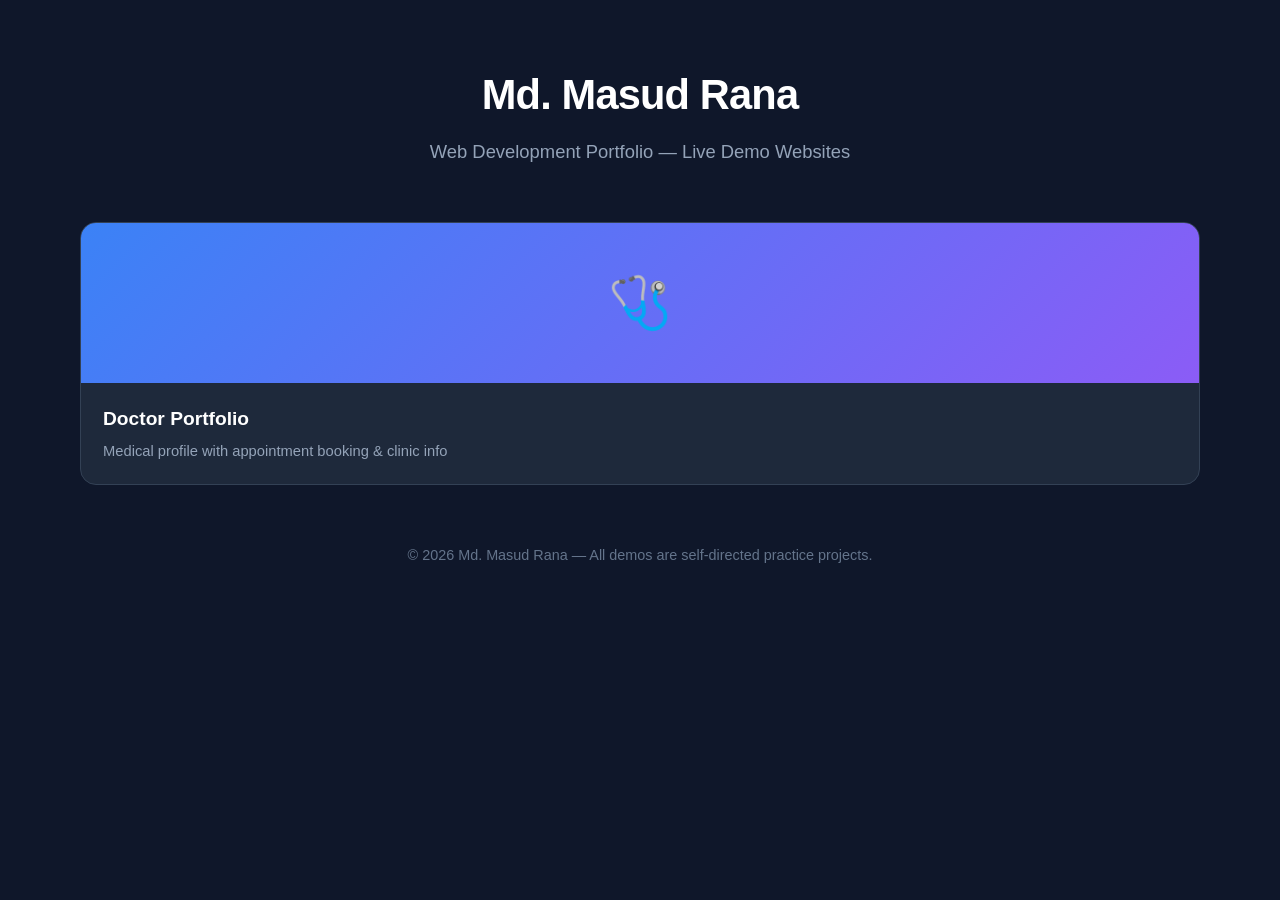
==== index.html @ 4ad57433 "Add web-demos hub + doctor demo site" ====
<!DOCTYPE html>
<html lang="en">
<head>
  <meta charset="UTF-8" />
  <meta name="viewport" content="width=device-width, initial-scale=1.0" />
  <title>Md. Masud Rana — Web Demos</title>
  <style>
    :root {
      --bg: #0f172a;
      --surface: #1e293b;
      --border: #334155;
      --text: #ffffff;
      --muted: #94a3b8;
      --accent: #3b82f6;
    }
    * { margin: 0; padding: 0; box-sizing: border-box; }
    body {
      font-family: -apple-system, BlinkMacSystemFont, 'Segoe UI', Roboto, sans-serif;
      background: var(--bg);
      color: var(--text);
      min-height: 100vh;
      padding: 64px 24px;
      line-height: 1.5;
    }
    .wrap { max-width: 1120px; margin: 0 auto; }
    .header { text-align: center; margin-bottom: 56px; }
    .header h1 { font-size: 2.6rem; letter-spacing: -0.02em; margin-bottom: 12px; }
    .header p { color: var(--muted); font-size: 1.15rem; }
    .grid {
      display: grid;
      grid-template-columns: repeat(auto-fit, minmax(280px, 1fr));
      gap: 24px;
    }
    .card {
      background: var(--surface);
      border: 1px solid var(--border);
      border-radius: 16px;
      overflow: hidden;
      text-decoration: none;
      color: var(--text);
      transition: transform .25s ease, border-color .25s ease, box-shadow .25s ease;
    }
    .card:hover {
      transform: translateY(-6px);
      border-color: var(--accent);
      box-shadow: 0 12px 30px rgba(0,0,0,.4);
    }
    .card .thumb {
      height: 160px;
      display: flex;
      align-items: center;
      justify-content: center;
      font-size: 3.2rem;
      background: linear-gradient(135deg, #3b82f6, #8b5cf6);
    }
    .card .body { padding: 22px; }
    .card h3 { font-size: 1.2rem; margin-bottom: 6px; }
    .card p { color: var(--muted); font-size: .92rem; }
    .footer {
      text-align: center;
      margin-top: 60px;
      color: #64748b;
      font-size: .9rem;
    }
  </style>
</head>
<body>
  <div class="wrap">
    <div class="header">
      <h1>Md. Masud Rana</h1>
      <p>Web Development Portfolio — Live Demo Websites</p>
    </div>

    <div class="grid">
      <!-- ===== LIVE DEMO CARDS ===== -->
      <a class="card" href="doctor/" target="_blank" rel="noopener">
        <div class="thumb">🩺</div>
        <div class="body">
          <h3>Doctor Portfolio</h3>
          <p>Medical profile with appointment booking &amp; clinic info</p>
        </div>
      </a>

      <!-- ========================================================= -->
      <!-- HOW TO ADD A NEW SITE:                                     -->
      <!-- 1. Create a new folder, e.g.  restaurant/index.html       -->
      <!-- 2. Copy the card block below, paste it above this comment  -->
      <!-- 3. Change href, emoji, title and description               -->
      <!--                                                            -->
      <!-- <a class="card" href="restaurant/" target="_blank" rel="noopener"> -->
      <!--   <div class="thumb">🍽️</div>                              -->
      <!--   <div class="body">                                       -->
      <!--     <h3>Restaurant / Café</h3>                             -->
      <!--     <p>Menu, table booking &amp; gallery</p>               -->
      <!--   </div>                                                   -->
      <!-- </a>                                                       -->
      <!--                                                            -->
      <!-- <a class="card" href="lawyer/" target="_blank" rel="noopener"> -->
      <!--   <div class="thumb">⚖️</div>                              -->
      <!--   <div class="body">                                       -->
      <!--     <h3>Lawyer / Legal</h3>                                -->
      <!--     <p>Practice areas &amp; free consultation</p>          -->
      <!--   </div>                                                   -->
      <!-- </a>                                                       -->
      <!-- ========================================================= -->
    </div>

    <div class="footer">© 2026 Md. Masud Rana — All demos are self-directed practice projects.</div>
  </div>
</body>
</html>
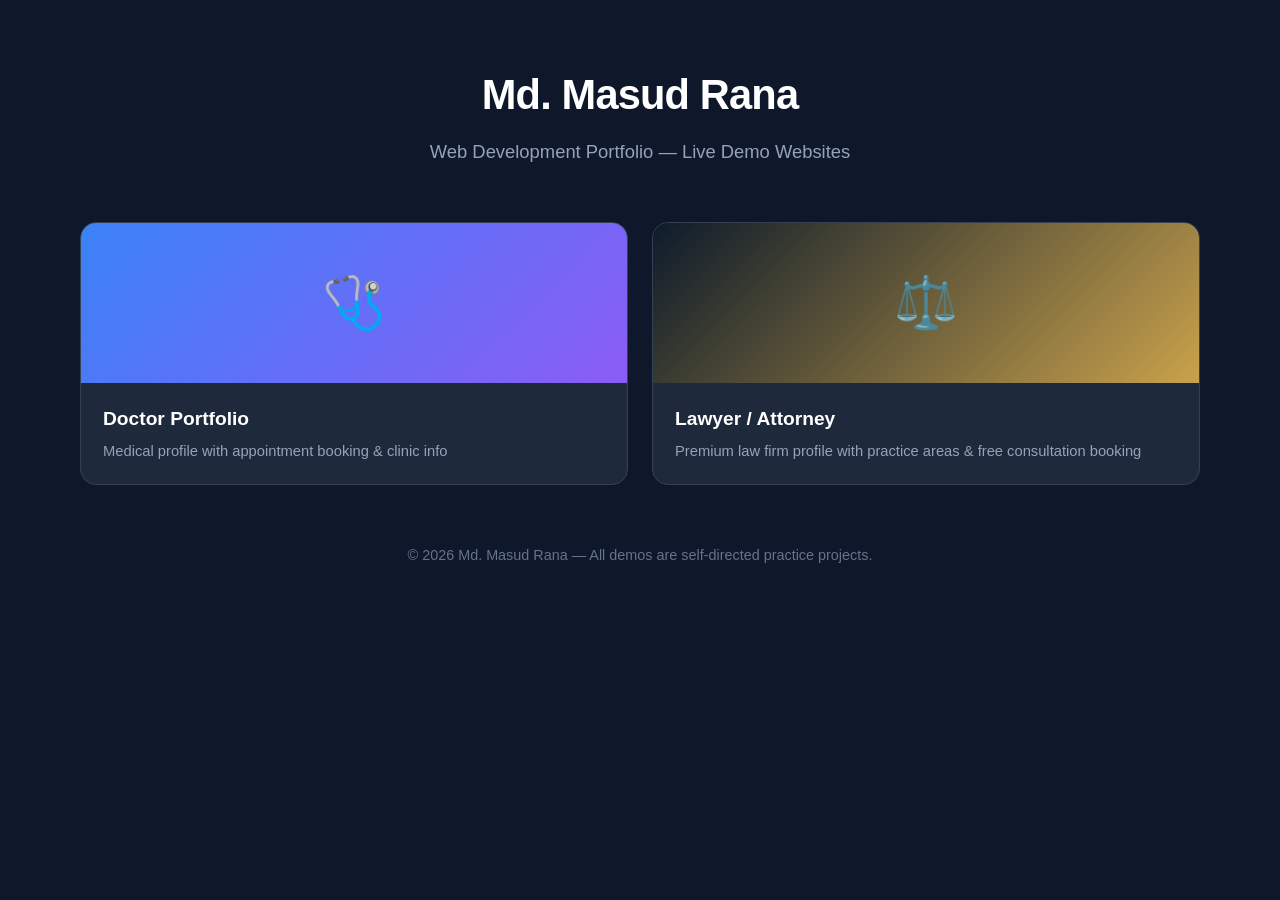
==== commit 8c576c90: "Add lawyer demo site + link it from the main hub" ====
--- a/index.html
+++ b/index.html
@@ -81,6 +81,14 @@
         </div>
       </a>
 
+      <a class="card" href="lawyer/" target="_blank" rel="noopener">
+        <div class="thumb" style="background:linear-gradient(135deg,#0d1b2a,#c9a24b);">⚖️</div>
+        <div class="body">
+          <h3>Lawyer / Attorney</h3>
+          <p>Premium law firm profile with practice areas &amp; free consultation booking</p>
+        </div>
+      </a>
+
       <!-- ========================================================= -->
       <!-- HOW TO ADD A NEW SITE:                                     -->
       <!-- 1. Create a new folder, e.g.  restaurant/index.html       -->
@@ -94,14 +102,6 @@
       <!--     <p>Menu, table booking &amp; gallery</p>               -->
       <!--   </div>                                                   -->
       <!-- </a>                                                       -->
-      <!--                                                            -->
-      <!-- <a class="card" href="lawyer/" target="_blank" rel="noopener"> -->
-      <!--   <div class="thumb">⚖️</div>                              -->
-      <!--   <div class="body">                                       -->
-      <!--     <h3>Lawyer / Legal</h3>                                -->
-      <!--     <p>Practice areas &amp; free consultation</p>          -->
-      <!--   </div>                                                   -->
-      <!-- </a>                                                       -->
       <!-- ========================================================= -->
     </div>
 
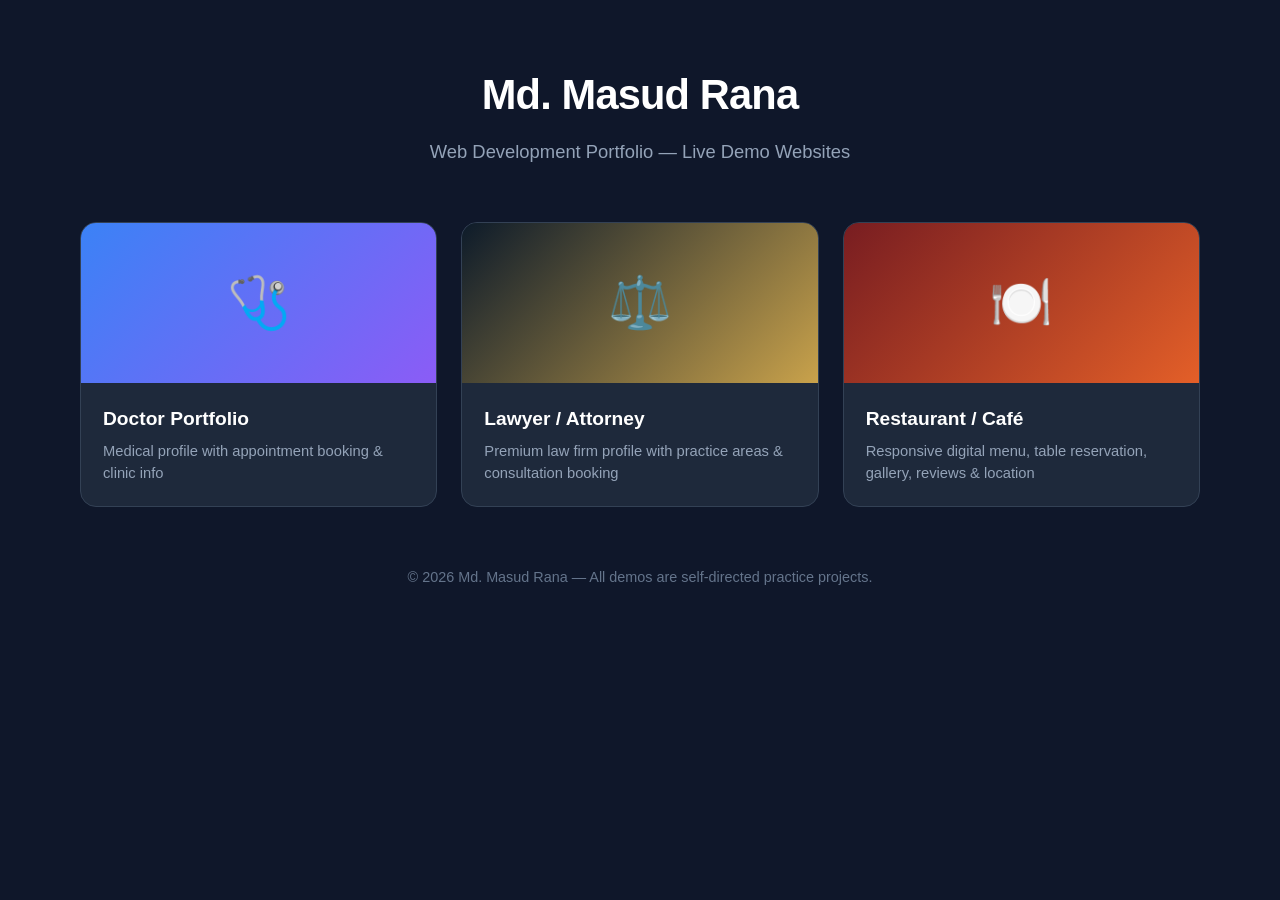
==== commit f7093cbb: "Add animated restaurant cafe portfolio demo" ====
--- a/index.html
+++ b/index.html
@@ -1,111 +1 @@
-<!DOCTYPE html>
-<html lang="en">
-<head>
-  <meta charset="UTF-8" />
-  <meta name="viewport" content="width=device-width, initial-scale=1.0" />
-  <title>Md. Masud Rana — Web Demos</title>
-  <style>
-    :root {
-      --bg: #0f172a;
-      --surface: #1e293b;
-      --border: #334155;
-      --text: #ffffff;
-      --muted: #94a3b8;
-      --accent: #3b82f6;
-    }
-    * { margin: 0; padding: 0; box-sizing: border-box; }
-    body {
-      font-family: -apple-system, BlinkMacSystemFont, 'Segoe UI', Roboto, sans-serif;
-      background: var(--bg);
-      color: var(--text);
-      min-height: 100vh;
-      padding: 64px 24px;
-      line-height: 1.5;
-    }
-    .wrap { max-width: 1120px; margin: 0 auto; }
-    .header { text-align: center; margin-bottom: 56px; }
-    .header h1 { font-size: 2.6rem; letter-spacing: -0.02em; margin-bottom: 12px; }
-    .header p { color: var(--muted); font-size: 1.15rem; }
-    .grid {
-      display: grid;
-      grid-template-columns: repeat(auto-fit, minmax(280px, 1fr));
-      gap: 24px;
-    }
-    .card {
-      background: var(--surface);
-      border: 1px solid var(--border);
-      border-radius: 16px;
-      overflow: hidden;
-      text-decoration: none;
-      color: var(--text);
-      transition: transform .25s ease, border-color .25s ease, box-shadow .25s ease;
-    }
-    .card:hover {
-      transform: translateY(-6px);
-      border-color: var(--accent);
-      box-shadow: 0 12px 30px rgba(0,0,0,.4);
-    }
-    .card .thumb {
-      height: 160px;
-      display: flex;
-      align-items: center;
-      justify-content: center;
-      font-size: 3.2rem;
-      background: linear-gradient(135deg, #3b82f6, #8b5cf6);
-    }
-    .card .body { padding: 22px; }
-    .card h3 { font-size: 1.2rem; margin-bottom: 6px; }
-    .card p { color: var(--muted); font-size: .92rem; }
-    .footer {
-      text-align: center;
-      margin-top: 60px;
-      color: #64748b;
-      font-size: .9rem;
-    }
-  </style>
-</head>
-<body>
-  <div class="wrap">
-    <div class="header">
-      <h1>Md. Masud Rana</h1>
-      <p>Web Development Portfolio — Live Demo Websites</p>
-    </div>
-
-    <div class="grid">
-      <!-- ===== LIVE DEMO CARDS ===== -->
-      <a class="card" href="doctor/" target="_blank" rel="noopener">
-        <div class="thumb">🩺</div>
-        <div class="body">
-          <h3>Doctor Portfolio</h3>
-          <p>Medical profile with appointment booking &amp; clinic info</p>
-        </div>
-      </a>
-
-      <a class="card" href="lawyer/" target="_blank" rel="noopener">
-        <div class="thumb" style="background:linear-gradient(135deg,#0d1b2a,#c9a24b);">⚖️</div>
-        <div class="body">
-          <h3>Lawyer / Attorney</h3>
-          <p>Premium law firm profile with practice areas &amp; free consultation booking</p>
-        </div>
-      </a>
-
-      <!-- ========================================================= -->
-      <!-- HOW TO ADD A NEW SITE:                                     -->
-      <!-- 1. Create a new folder, e.g.  restaurant/index.html       -->
-      <!-- 2. Copy the card block below, paste it above this comment  -->
-      <!-- 3. Change href, emoji, title and description               -->
-      <!--                                                            -->
-      <!-- <a class="card" href="restaurant/" target="_blank" rel="noopener"> -->
-      <!--   <div class="thumb">🍽️</div>                              -->
-      <!--   <div class="body">                                       -->
-      <!--     <h3>Restaurant / Café</h3>                             -->
-      <!--     <p>Menu, table booking &amp; gallery</p>               -->
-      <!--   </div>                                                   -->
-      <!-- </a>                                                       -->
-      <!-- ========================================================= -->
-    </div>
-
-    <div class="footer">© 2026 Md. Masud Rana — All demos are self-directed practice projects.</div>
-  </div>
-</body>
-</html>
+<!DOCTYPE html><html lang="en"><head><meta charset="UTF-8"><meta name="viewport" content="width=device-width,initial-scale=1"><title>Md. Masud Rana — Web Demos</title><style>:root{--bg:#0f172a;--surface:#1e293b;--border:#334155;--text:#fff;--muted:#94a3b8;--accent:#3b82f6}*{margin:0;padding:0;box-sizing:border-box}body{font-family:-apple-system,BlinkMacSystemFont,'Segoe UI',Roboto,sans-serif;background:var(--bg);color:var(--text);min-height:100vh;padding:64px 24px;line-height:1.5}.wrap{max-width:1120px;margin:auto}.header{text-align:center;margin-bottom:56px}.header h1{font-size:2.6rem;letter-spacing:-.02em;margin-bottom:12px}.header p{color:var(--muted);font-size:1.15rem}.grid{display:grid;grid-template-columns:repeat(auto-fit,minmax(280px,1fr));gap:24px}.card{background:var(--surface);border:1px solid var(--border);border-radius:16px;overflow:hidden;text-decoration:none;color:var(--text);transition:.25s}.card:hover{transform:translateY(-6px);border-color:var(--accent);box-shadow:0 12px 30px #0006}.thumb{height:160px;display:flex;align-items:center;justify-content:center;font-size:3.2rem;background:linear-gradient(135deg,#3b82f6,#8b5cf6)}.body{padding:22px}.card h3{font-size:1.2rem;margin-bottom:6px}.card p{color:var(--muted);font-size:.92rem}.footer{text-align:center;margin-top:60px;color:#64748b;font-size:.9rem}</style></head><body><div class="wrap"><div class="header"><h1>Md. Masud Rana</h1><p>Web Development Portfolio — Live Demo Websites</p></div><div class="grid"><a class="card" href="doctor/" target="_blank" rel="noopener"><div class="thumb">🩺</div><div class="body"><h3>Doctor Portfolio</h3><p>Medical profile with appointment booking & clinic info</p></div></a><a class="card" href="lawyer/" target="_blank" rel="noopener"><div class="thumb" style="background:linear-gradient(135deg,#0d1b2a,#c9a24b)">⚖️</div><div class="body"><h3>Lawyer / Attorney</h3><p>Premium law firm profile with practice areas & consultation booking</p></div></a><a class="card" href="restaurant/" target="_blank" rel="noopener"><div class="thumb" style="background:linear-gradient(135deg,#781d21,#e35f28)">🍽️</div><div class="body"><h3>Restaurant / Café</h3><p>Responsive digital menu, table reservation, gallery, reviews & location</p></div></a></div><div class="footer">© 2026 Md. Masud Rana — All demos are self-directed practice projects.</div></div></body></html>
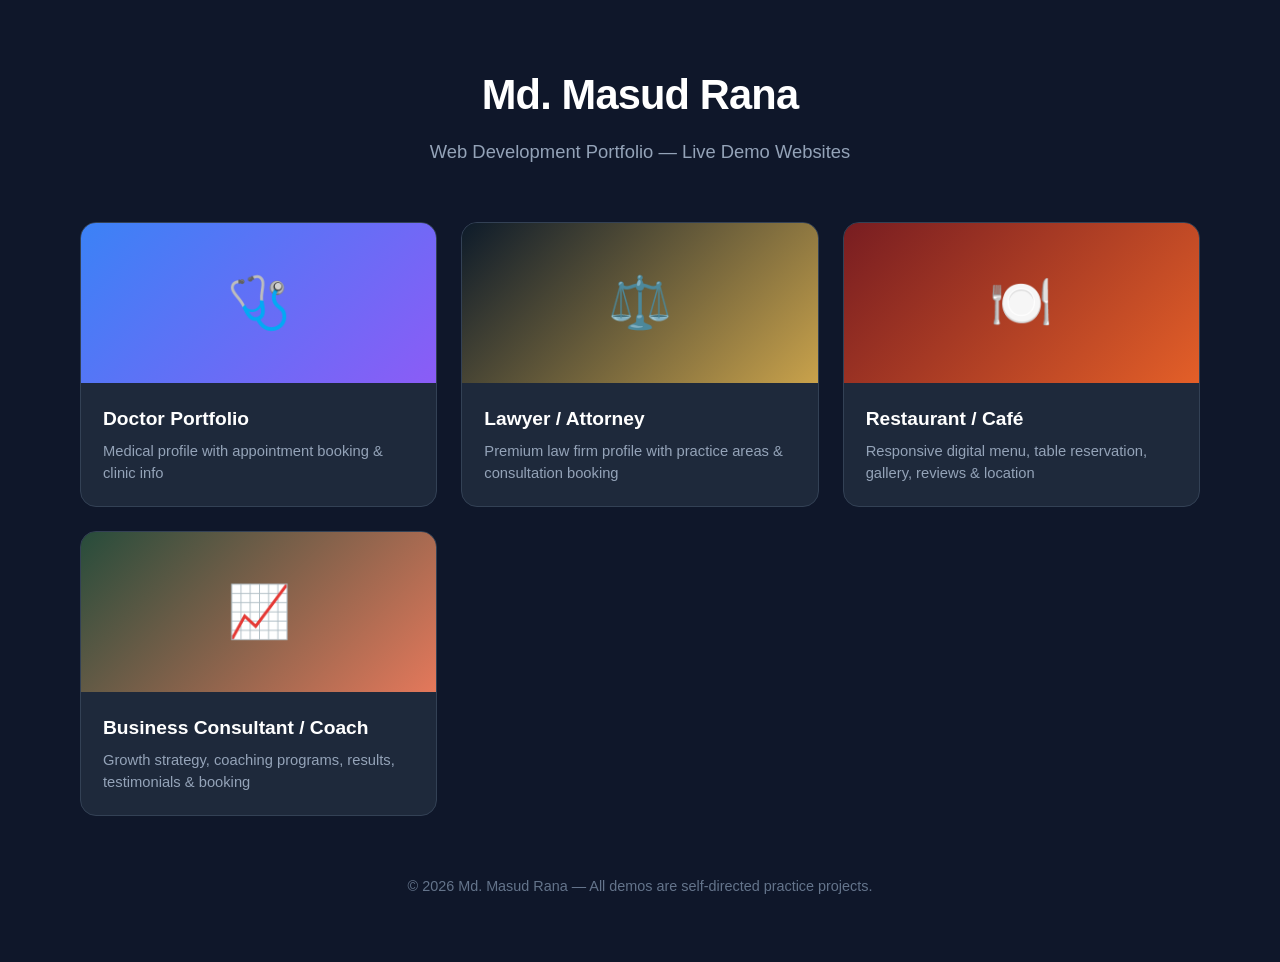
==== commit 4d17c41a: "Add animated business consultant portfolio demo" ====
--- a/index.html
+++ b/index.html
@@ -1 +1 @@
-<!DOCTYPE html><html lang="en"><head><meta charset="UTF-8"><meta name="viewport" content="width=device-width,initial-scale=1"><title>Md. Masud Rana — Web Demos</title><style>:root{--bg:#0f172a;--surface:#1e293b;--border:#334155;--text:#fff;--muted:#94a3b8;--accent:#3b82f6}*{margin:0;padding:0;box-sizing:border-box}body{font-family:-apple-system,BlinkMacSystemFont,'Segoe UI',Roboto,sans-serif;background:var(--bg);color:var(--text);min-height:100vh;padding:64px 24px;line-height:1.5}.wrap{max-width:1120px;margin:auto}.header{text-align:center;margin-bottom:56px}.header h1{font-size:2.6rem;letter-spacing:-.02em;margin-bottom:12px}.header p{color:var(--muted);font-size:1.15rem}.grid{display:grid;grid-template-columns:repeat(auto-fit,minmax(280px,1fr));gap:24px}.card{background:var(--surface);border:1px solid var(--border);border-radius:16px;overflow:hidden;text-decoration:none;color:var(--text);transition:.25s}.card:hover{transform:translateY(-6px);border-color:var(--accent);box-shadow:0 12px 30px #0006}.thumb{height:160px;display:flex;align-items:center;justify-content:center;font-size:3.2rem;background:linear-gradient(135deg,#3b82f6,#8b5cf6)}.body{padding:22px}.card h3{font-size:1.2rem;margin-bottom:6px}.card p{color:var(--muted);font-size:.92rem}.footer{text-align:center;margin-top:60px;color:#64748b;font-size:.9rem}</style></head><body><div class="wrap"><div class="header"><h1>Md. Masud Rana</h1><p>Web Development Portfolio — Live Demo Websites</p></div><div class="grid"><a class="card" href="doctor/" target="_blank" rel="noopener"><div class="thumb">🩺</div><div class="body"><h3>Doctor Portfolio</h3><p>Medical profile with appointment booking & clinic info</p></div></a><a class="card" href="lawyer/" target="_blank" rel="noopener"><div class="thumb" style="background:linear-gradient(135deg,#0d1b2a,#c9a24b)">⚖️</div><div class="body"><h3>Lawyer / Attorney</h3><p>Premium law firm profile with practice areas & consultation booking</p></div></a><a class="card" href="restaurant/" target="_blank" rel="noopener"><div class="thumb" style="background:linear-gradient(135deg,#781d21,#e35f28)">🍽️</div><div class="body"><h3>Restaurant / Café</h3><p>Responsive digital menu, table reservation, gallery, reviews & location</p></div></a></div><div class="footer">© 2026 Md. Masud Rana — All demos are self-directed practice projects.</div></div></body></html>+<!DOCTYPE html><html lang="en"><head><meta charset="UTF-8"><meta name="viewport" content="width=device-width,initial-scale=1"><title>Md. Masud Rana — Web Demos</title><style>:root{--bg:#0f172a;--surface:#1e293b;--border:#334155;--text:#fff;--muted:#94a3b8;--accent:#3b82f6}*{margin:0;padding:0;box-sizing:border-box}body{font-family:-apple-system,BlinkMacSystemFont,'Segoe UI',Roboto,sans-serif;background:var(--bg);color:var(--text);min-height:100vh;padding:64px 24px;line-height:1.5}.wrap{max-width:1120px;margin:auto}.header{text-align:center;margin-bottom:56px}.header h1{font-size:2.6rem;letter-spacing:-.02em;margin-bottom:12px}.header p{color:var(--muted);font-size:1.15rem}.grid{display:grid;grid-template-columns:repeat(auto-fit,minmax(280px,1fr));gap:24px}.card{background:var(--surface);border:1px solid var(--border);border-radius:16px;overflow:hidden;text-decoration:none;color:var(--text);transition:.25s}.card:hover{transform:translateY(-6px);border-color:var(--accent);box-shadow:0 12px 30px #0006}.thumb{height:160px;display:flex;align-items:center;justify-content:center;font-size:3.2rem;background:linear-gradient(135deg,#3b82f6,#8b5cf6)}.body{padding:22px}.card h3{font-size:1.2rem;margin-bottom:6px}.card p{color:var(--muted);font-size:.92rem}.footer{text-align:center;margin-top:60px;color:#64748b;font-size:.9rem}</style></head><body><div class="wrap"><div class="header"><h1>Md. Masud Rana</h1><p>Web Development Portfolio — Live Demo Websites</p></div><div class="grid"><a class="card" href="doctor/" target="_blank" rel="noopener"><div class="thumb">🩺</div><div class="body"><h3>Doctor Portfolio</h3><p>Medical profile with appointment booking & clinic info</p></div></a><a class="card" href="lawyer/" target="_blank" rel="noopener"><div class="thumb" style="background:linear-gradient(135deg,#0d1b2a,#c9a24b)">⚖️</div><div class="body"><h3>Lawyer / Attorney</h3><p>Premium law firm profile with practice areas & consultation booking</p></div></a><a class="card" href="restaurant/" target="_blank" rel="noopener"><div class="thumb" style="background:linear-gradient(135deg,#781d21,#e35f28)">🍽️</div><div class="body"><h3>Restaurant / Café</h3><p>Responsive digital menu, table reservation, gallery, reviews & location</p></div></a><a class="card" href="consultant/" target="_blank" rel="noopener"><div class="thumb" style="background:linear-gradient(135deg,#274c3b,#e4785b)">📈</div><div class="body"><h3>Business Consultant / Coach</h3><p>Growth strategy, coaching programs, results, testimonials & booking</p></div></a></div><div class="footer">© 2026 Md. Masud Rana — All demos are self-directed practice projects.</div></div></body></html>
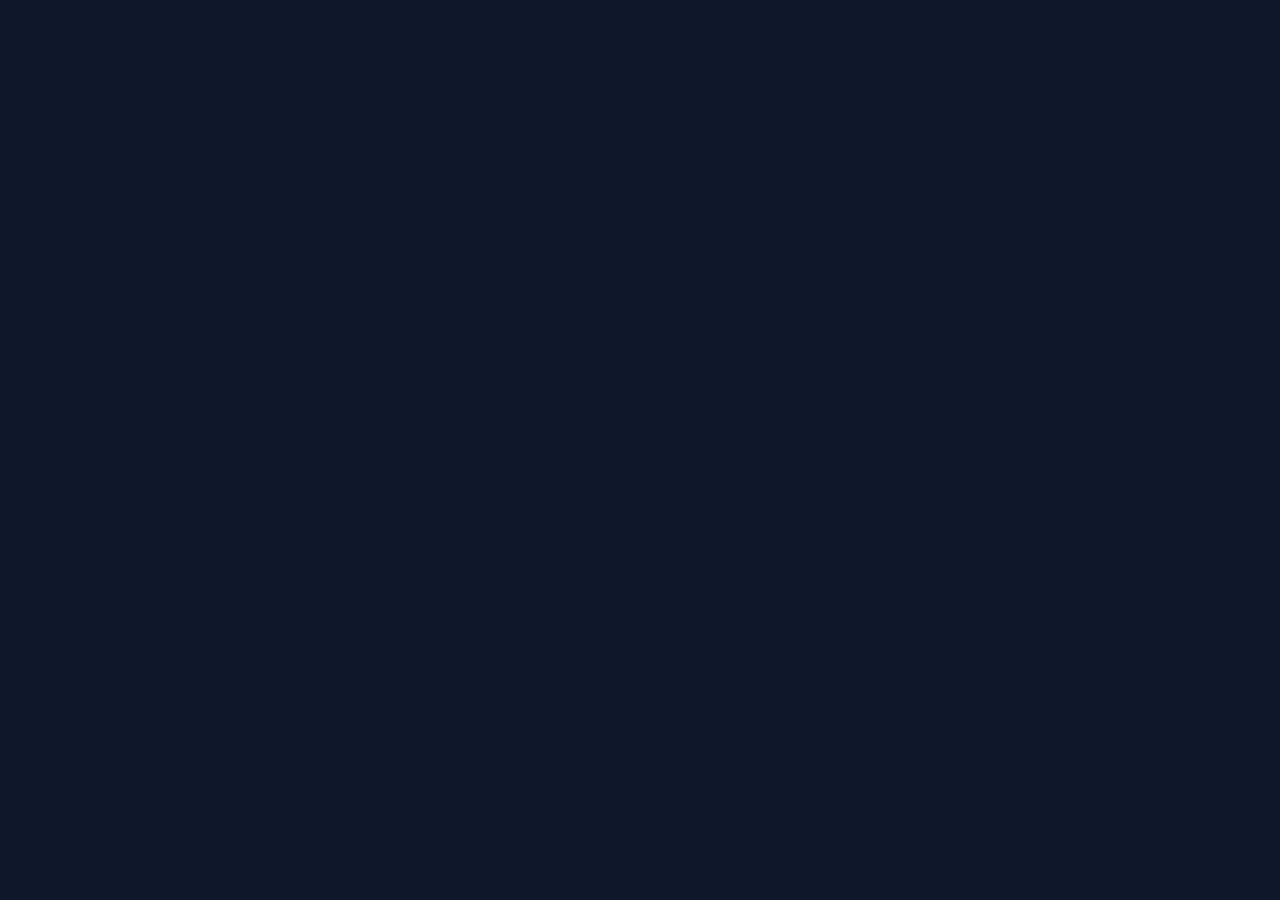
==== commit a4f0de4c: "Add agency (Northpeak Studio) demo + link from hub" ====
--- a/index.html
+++ b/index.html
@@ -1 +1 @@
-<!DOCTYPE html><html lang="en"><head><meta charset="UTF-8"><meta name="viewport" content="width=device-width,initial-scale=1"><title>Md. Masud Rana — Web Demos</title><style>:root{--bg:#0f172a;--surface:#1e293b;--border:#334155;--text:#fff;--muted:#94a3b8;--accent:#3b82f6}*{margin:0;padding:0;box-sizing:border-box}body{font-family:-apple-system,BlinkMacSystemFont,'Segoe UI',Roboto,sans-serif;background:var(--bg);color:var(--text);min-height:100vh;padding:64px 24px;line-height:1.5}.wrap{max-width:1120px;margin:auto}.header{text-align:center;margin-bottom:56px}.header h1{font-size:2.6rem;letter-spacing:-.02em;margin-bottom:12px}.header p{color:var(--muted);font-size:1.15rem}.grid{display:grid;grid-template-columns:repeat(auto-fit,minmax(280px,1fr));gap:24px}.card{background:var(--surface);border:1px solid var(--border);border-radius:16px;overflow:hidden;text-decoration:none;color:var(--text);transition:.25s}.card:hover{transform:translateY(-6px);border-color:var(--accent);box-shadow:0 12px 30px #0006}.thumb{height:160px;display:flex;align-items:center;justify-content:center;font-size:3.2rem;background:linear-gradient(135deg,#3b82f6,#8b5cf6)}.body{padding:22px}.card h3{font-size:1.2rem;margin-bottom:6px}.card p{color:var(--muted);font-size:.92rem}.footer{text-align:center;margin-top:60px;color:#64748b;font-size:.9rem}</style></head><body><div class="wrap"><div class="header"><h1>Md. Masud Rana</h1><p>Web Development Portfolio — Live Demo Websites</p></div><div class="grid"><a class="card" href="doctor/" target="_blank" rel="noopener"><div class="thumb">🩺</div><div class="body"><h3>Doctor Portfolio</h3><p>Medical profile with appointment booking & clinic info</p></div></a><a class="card" href="lawyer/" target="_blank" rel="noopener"><div class="thumb" style="background:linear-gradient(135deg,#0d1b2a,#c9a24b)">⚖️</div><div class="body"><h3>Lawyer / Attorney</h3><p>Premium law firm profile with practice areas & consultation booking</p></div></a><a class="card" href="restaurant/" target="_blank" rel="noopener"><div class="thumb" style="background:linear-gradient(135deg,#781d21,#e35f28)">🍽️</div><div class="body"><h3>Restaurant / Café</h3><p>Responsive digital menu, table reservation, gallery, reviews & location</p></div></a><a class="card" href="consultant/" target="_blank" rel="noopener"><div class="thumb" style="background:linear-gradient(135deg,#274c3b,#e4785b)">📈</div><div class="body"><h3>Business Consultant / Coach</h3><p>Growth strategy, coaching programs, results, testimonials & booking</p></div></a></div><div class="footer">© 2026 Md. Masud Rana — All demos are self-directed practice projects.</div></div></body></html>+<!DOCTYPE html><html lang="en"><head><meta charset="UTF-8"><meta name="viewport" content="width=device-width,initial-scale=1"><title>Md. Masud Rana — Web Demos</title><style>:root{--bg:#0f172a;--surface:#1e293b;--border:#334155;--text:#fff;--muted:#94a3b8;--accent:#3b82f6}*{margin:0;padding:0;box-sizing:border-box}body{font-family:-apple-system,BlinkMacSystemFont,'Segoe UI',Roboto,sans-serif;background:var(--bg);color:var(--text);min-height:100vh;padding:64px 24px;line-height:1.5}.wrap{max-width:1120px;margin:auto}.header{text-align:center;margin-bottom:56px}.header h1{font-size:2.6rem;letter-spacing:-.02em;margin-bottom:12px}.header p{color:var(--muted);font-size:1.15rem}.grid{display:grid;grid-template-columns:repeat(auto-fit,minmax(280px,1fr));gap:24px}.card{background:var(--surface);border:1px solid var(--border);border-radius:16px;overflow:hidden;text-decoration:none;color:var(--text);transition:.25s}.card:hover{transform:translateY(-6px);border-color:var(--accent);box-shadow:0 12px 30px #0006}.thumb{height
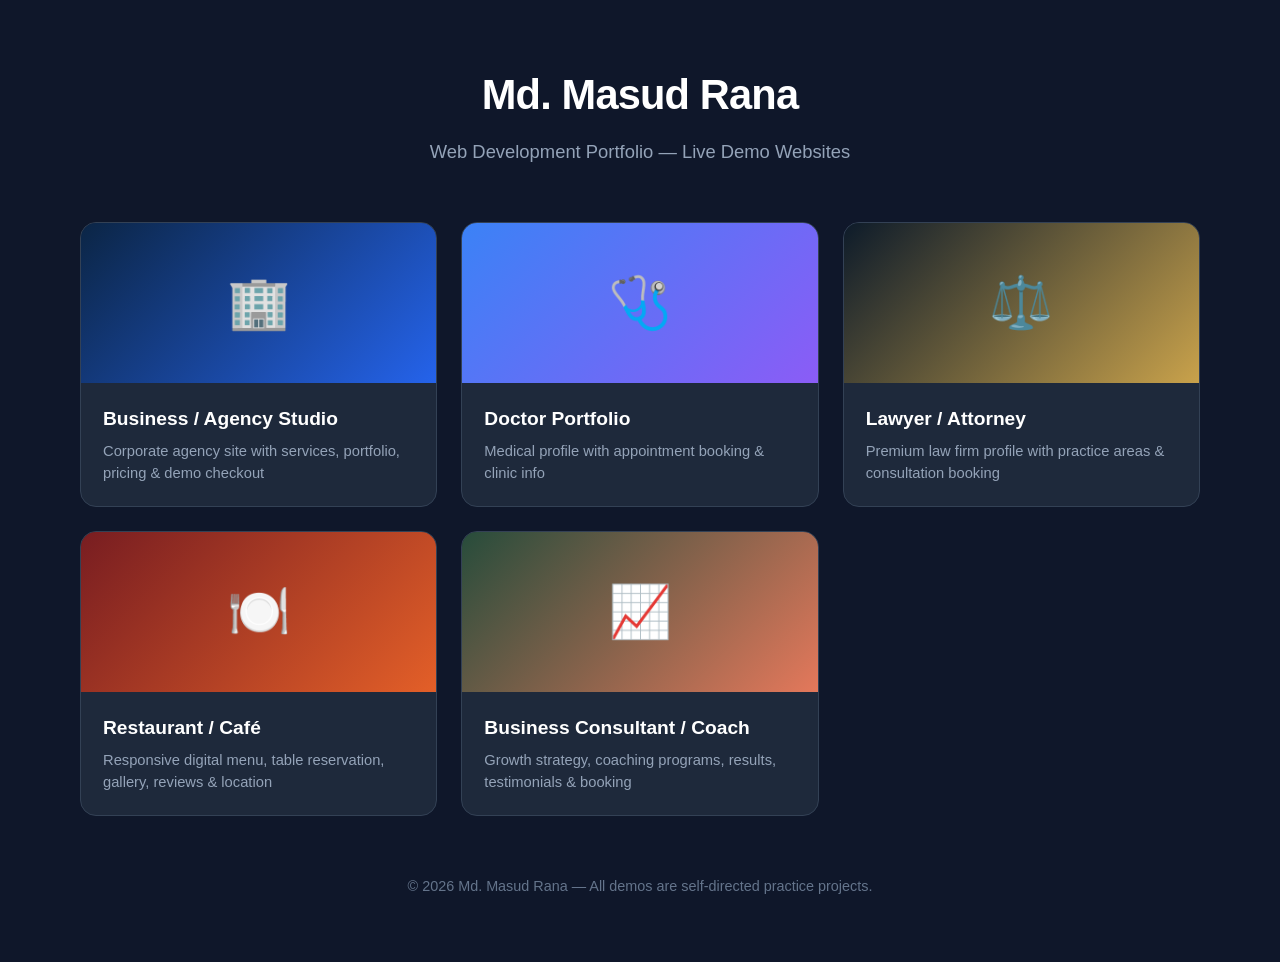
==== commit ed57b942: "Fix hub index.html and add agency card" ====
--- a/index.html
+++ b/index.html
@@ -1 +1 @@
-<!DOCTYPE html><html lang="en"><head><meta charset="UTF-8"><meta name="viewport" content="width=device-width,initial-scale=1"><title>Md. Masud Rana — Web Demos</title><style>:root{--bg:#0f172a;--surface:#1e293b;--border:#334155;--text:#fff;--muted:#94a3b8;--accent:#3b82f6}*{margin:0;padding:0;box-sizing:border-box}body{font-family:-apple-system,BlinkMacSystemFont,'Segoe UI',Roboto,sans-serif;background:var(--bg);color:var(--text);min-height:100vh;padding:64px 24px;line-height:1.5}.wrap{max-width:1120px;margin:auto}.header{text-align:center;margin-bottom:56px}.header h1{font-size:2.6rem;letter-spacing:-.02em;margin-bottom:12px}.header p{color:var(--muted);font-size:1.15rem}.grid{display:grid;grid-template-columns:repeat(auto-fit,minmax(280px,1fr));gap:24px}.card{background:var(--surface);border:1px solid var(--border);border-radius:16px;overflow:hidden;text-decoration:none;color:var(--text);transition:.25s}.card:hover{transform:translateY(-6px);border-color:var(--accent);box-shadow:0 12px 30px #0006}.thumb{height+<!DOCTYPE html><html lang="en"><head><meta charset="UTF-8"><meta name="viewport" content="width=device-width,initial-scale=1"><title>Md. Masud Rana — Web Demos</title><style>:root{--bg:#0f172a;--surface:#1e293b;--border:#334155;--text:#fff;--muted:#94a3b8;--accent:#3b82f6}*{margin:0;padding:0;box-sizing:border-box}body{font-family:-apple-system,BlinkMacSystemFont,'Segoe UI',Roboto,sans-serif;background:var(--bg);color:var(--text);min-height:100vh;padding:64px 24px;line-height:1.5}.wrap{max-width:1120px;margin:auto}.header{text-align:center;margin-bottom:56px}.header h1{font-size:2.6rem;letter-spacing:-.02em;margin-bottom:12px}.header p{color:var(--muted);font-size:1.15rem}.grid{display:grid;grid-template-columns:repeat(auto-fit,minmax(280px,1fr));gap:24px}.card{background:var(--surface);border:1px solid var(--border);border-radius:16px;overflow:hidden;text-decoration:none;color:var(--text);transition:.25s}.card:hover{transform:translateY(-6px);border-color:var(--accent);box-shadow:0 12px 30px #0006}.thumb{height:160px;display:flex;align-items:center;justify-content:center;font-size:3.2rem;background:linear-gradient(135deg,#3b82f6,#8b5cf6)}.body{padding:22px}.card h3{font-size:1.2rem;margin-bottom:6px}.card p{color:var(--muted);font-size:.92rem}.footer{text-align:center;margin-top:60px;color:#64748b;font-size:.9rem}</style></head><body><div class="wrap"><div class="header"><h1>Md. Masud Rana</h1><p>Web Development Portfolio — Live Demo Websites</p></div><div class="grid"><a class="card" href="agency/" target="_blank" rel="noopener"><div class="thumb" style="background:linear-gradient(135deg,#0b2545,#2563eb)">🏢</div><div class="body"><h3>Business / Agency Studio</h3><p>Corporate agency site with services, portfolio, pricing & demo checkout</p></div></a><a class="card" href="doctor/" target="_blank" rel="noopener"><div class="thumb">🩺</div><div class="body"><h3>Doctor Portfolio</h3><p>Medical profile with appointment booking & clinic info</p></div></a><a class="card" href="lawyer/" target="_blank" rel="noopener"><div class="thumb" style="background:linear-gradient(135deg,#0d1b2a,#c9a24b)">⚖️</div><div class="body"><h3>Lawyer / Attorney</h3><p>Premium law firm profile with practice areas & consultation booking</p></div></a><a class="card" href="restaurant/" target="_blank" rel="noopener"><div class="thumb" style="background:linear-gradient(135deg,#781d21,#e35f28)">🍽️</div><div class="body"><h3>Restaurant / Café</h3><p>Responsive digital menu, table reservation, gallery, reviews & location</p></div></a><a class="card" href="consultant/" target="_blank" rel="noopener"><div class="thumb" style="background:linear-gradient(135deg,#274c3b,#e4785b)">📈</div><div class="body"><h3>Business Consultant / Coach</h3><p>Growth strategy, coaching programs, results, testimonials & booking</p></div></a></div><div class="footer">© 2026 Md. Masud Rana — All demos are self-directed practice projects.</div></div></body></html>
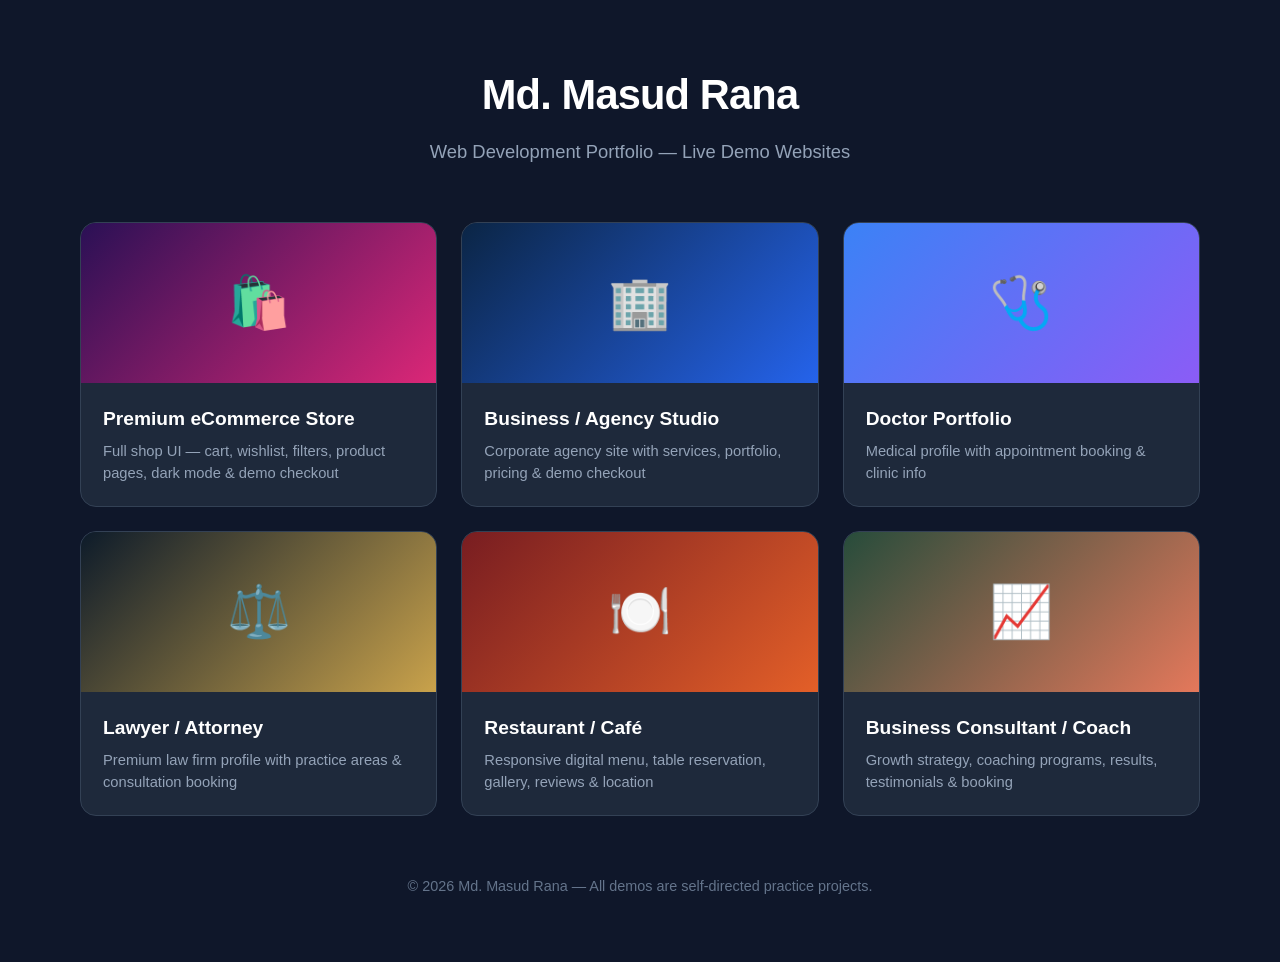
==== commit 1d404926: "feat: add premium eCommerce store demo (LUXE) under /ecommerce" ====
--- a/index.html
+++ b/index.html
@@ -1 +1 @@
-<!DOCTYPE html><html lang="en"><head><meta charset="UTF-8"><meta name="viewport" content="width=device-width,initial-scale=1"><title>Md. Masud Rana — Web Demos</title><style>:root{--bg:#0f172a;--surface:#1e293b;--border:#334155;--text:#fff;--muted:#94a3b8;--accent:#3b82f6}*{margin:0;padding:0;box-sizing:border-box}body{font-family:-apple-system,BlinkMacSystemFont,'Segoe UI',Roboto,sans-serif;background:var(--bg);color:var(--text);min-height:100vh;padding:64px 24px;line-height:1.5}.wrap{max-width:1120px;margin:auto}.header{text-align:center;margin-bottom:56px}.header h1{font-size:2.6rem;letter-spacing:-.02em;margin-bottom:12px}.header p{color:var(--muted);font-size:1.15rem}.grid{display:grid;grid-template-columns:repeat(auto-fit,minmax(280px,1fr));gap:24px}.card{background:var(--surface);border:1px solid var(--border);border-radius:16px;overflow:hidden;text-decoration:none;color:var(--text);transition:.25s}.card:hover{transform:translateY(-6px);border-color:var(--accent);box-shadow:0 12px 30px #0006}.thumb{height:160px;display:flex;align-items:center;justify-content:center;font-size:3.2rem;background:linear-gradient(135deg,#3b82f6,#8b5cf6)}.body{padding:22px}.card h3{font-size:1.2rem;margin-bottom:6px}.card p{color:var(--muted);font-size:.92rem}.footer{text-align:center;margin-top:60px;color:#64748b;font-size:.9rem}</style></head><body><div class="wrap"><div class="header"><h1>Md. Masud Rana</h1><p>Web Development Portfolio — Live Demo Websites</p></div><div class="grid"><a class="card" href="agency/" target="_blank" rel="noopener"><div class="thumb" style="background:linear-gradient(135deg,#0b2545,#2563eb)">🏢</div><div class="body"><h3>Business / Agency Studio</h3><p>Corporate agency site with services, portfolio, pricing & demo checkout</p></div></a><a class="card" href="doctor/" target="_blank" rel="noopener"><div class="thumb">🩺</div><div class="body"><h3>Doctor Portfolio</h3><p>Medical profile with appointment booking & clinic info</p></div></a><a class="card" href="lawyer/" target="_blank" rel="noopener"><div class="thumb" style="background:linear-gradient(135deg,#0d1b2a,#c9a24b)">⚖️</div><div class="body"><h3>Lawyer / Attorney</h3><p>Premium law firm profile with practice areas & consultation booking</p></div></a><a class="card" href="restaurant/" target="_blank" rel="noopener"><div class="thumb" style="background:linear-gradient(135deg,#781d21,#e35f28)">🍽️</div><div class="body"><h3>Restaurant / Café</h3><p>Responsive digital menu, table reservation, gallery, reviews & location</p></div></a><a class="card" href="consultant/" target="_blank" rel="noopener"><div class="thumb" style="background:linear-gradient(135deg,#274c3b,#e4785b)">📈</div><div class="body"><h3>Business Consultant / Coach</h3><p>Growth strategy, coaching programs, results, testimonials & booking</p></div></a></div><div class="footer">© 2026 Md. Masud Rana — All demos are self-directed practice projects.</div></div></body></html>+<!DOCTYPE html><html lang="en"><head><meta charset="UTF-8"><meta name="viewport" content="width=device-width,initial-scale=1"><title>Md. Masud Rana — Web Demos</title><style>:root{--bg:#0f172a;--surface:#1e293b;--border:#334155;--text:#fff;--muted:#94a3b8;--accent:#3b82f6}*{margin:0;padding:0;box-sizing:border-box}body{font-family:-apple-system,BlinkMacSystemFont,'Segoe UI',Roboto,sans-serif;background:var(--bg);color:var(--text);min-height:100vh;padding:64px 24px;line-height:1.5}.wrap{max-width:1120px;margin:auto}.header{text-align:center;margin-bottom:56px}.header h1{font-size:2.6rem;letter-spacing:-.02em;margin-bottom:12px}.header p{color:var(--muted);font-size:1.15rem}.grid{display:grid;grid-template-columns:repeat(auto-fit,minmax(280px,1fr));gap:24px}.card{background:var(--surface);border:1px solid var(--border);border-radius:16px;overflow:hidden;text-decoration:none;color:var(--text);transition:.25s}.card:hover{transform:translateY(-6px);border-color:var(--accent);box-shadow:0 12px 30px #0006}.thumb{height:160px;display:flex;align-items:center;justify-content:center;font-size:3.2rem;background:linear-gradient(135deg,#3b82f6,#8b5cf6)}.body{padding:22px}.card h3{font-size:1.2rem;margin-bottom:6px}.card p{color:var(--muted);font-size:.92rem}.footer{text-align:center;margin-top:60px;color:#64748b;font-size:.9rem}</style></head><body><div class="wrap"><div class="header"><h1>Md. Masud Rana</h1><p>Web Development Portfolio — Live Demo Websites</p></div><div class="grid"><a class="card" href="ecommerce/" target="_blank" rel="noopener"><div class="thumb" style="background:linear-gradient(135deg,#2a1055,#db2777)">🛍️</div><div class="body"><h3>Premium eCommerce Store</h3><p>Full shop UI — cart, wishlist, filters, product pages, dark mode &amp; demo checkout</p></div></a><a class="card" href="agency/" target="_blank" rel="noopener"><div class="thumb" style="background:linear-gradient(135deg,#0b2545,#2563eb)">🏢</div><div class="body"><h3>Business / Agency Studio</h3><p>Corporate agency site with services, portfolio, pricing & demo checkout</p></div></a><a class="card" href="doctor/" target="_blank" rel="noopener"><div class="thumb">🩺</div><div class="body"><h3>Doctor Portfolio</h3><p>Medical profile with appointment booking & clinic info</p></div></a><a class="card" href="lawyer/" target="_blank" rel="noopener"><div class="thumb" style="background:linear-gradient(135deg,#0d1b2a,#c9a24b)">⚖️</div><div class="body"><h3>Lawyer / Attorney</h3><p>Premium law firm profile with practice areas & consultation booking</p></div></a><a class="card" href="restaurant/" target="_blank" rel="noopener"><div class="thumb" style="background:linear-gradient(135deg,#781d21,#e35f28)">🍽️</div><div class="body"><h3>Restaurant / Café</h3><p>Responsive digital menu, table reservation, gallery, reviews & location</p></div></a><a class="card" href="consultant/" target="_blank" rel="noopener"><div class="thumb" style="background:linear-gradient(135deg,#274c3b,#e4785b)">📈</div><div class="body"><h3>Business Consultant / Coach</h3><p>Growth strategy, coaching programs, results, testimonials & booking</p></div></a></div><div class="footer">© 2026 Md. Masud Rana — All demos are self-directed practice projects.</div></div></body></html>
